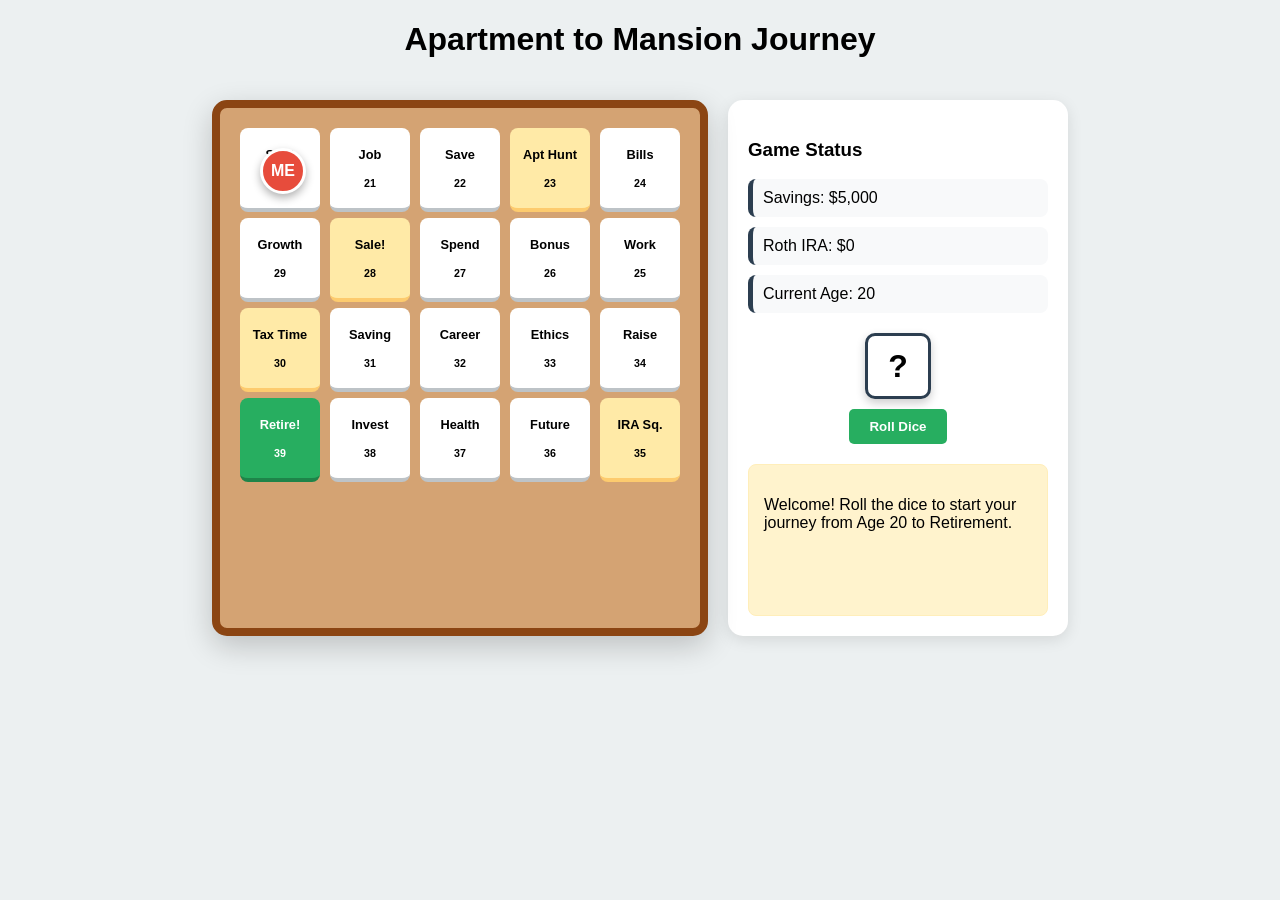
==== everything.html @ f7084193 "Add files via upload" ====
<!DOCTYPE html>
<html lang="en">
<head>
    <meta charset="UTF-8">
    <meta name="viewport" content="width=device-width, initial-scale=1.0">
    <title>Apartment to Mansion Journey - Board Game</title>
    <style>
        :root {
            --primary: #2c3e50;
            --secondary: #27ae60;
            --accent: #e67e22;
            --bg: #ecf0f1;
            --tile-size: 80px;
        }

        body {
            font-family: 'Segoe UI', Tahoma, Geneva, Verdana, sans-serif;
            background-color: var(--bg);
            margin: 0;
            display: flex;
            flex-direction: column;
            align-items: center;
            min-height: 100vh;
        }

        #game-wrapper {
            display: flex;
            gap: 20px;
            padding: 20px;
            max-width: 1200px;
            flex-wrap: wrap;
            justify-content: center;
        }

        /* --- BOARD STYLES --- */
        #board-container {
            position: relative;
            background: #d4a373; /* Parchment/Map color */
            padding: 20px;
            border-radius: 15px;
            box-shadow: 0 10px 30px rgba(0,0,0,0.2);
            border: 8px solid #8b4513;
        }

        #board {
            display: grid;
            grid-template-columns: repeat(5, var(--tile-size));
            grid-template-rows: repeat(4, var(--tile-size));
            gap: 10px;
        }

        .tile {
            width: var(--tile-size);
            height: var(--tile-size);
            background: white;
            border-radius: 8px;
            display: flex;
            flex-direction: column;
            align-items: center;
            justify-content: center;
            font-size: 0.8rem;
            font-weight: bold;
            text-align: center;
            border-bottom: 4px solid #bdc3c7;
            position: relative;
        }

        .tile.special { background: #ffeaa7; border-color: #fdcb6e; }
        .tile.finish { background: var(--secondary); color: white; border-color: #1e8449; }

        #player {
            width: 40px;
            height: 40px;
            background: #e74c3c;
            border: 3px solid white;
            border-radius: 50%;
            position: absolute;
            transition: all 0.5s ease-in-out;
            z-index: 10;
            box-shadow: 0 4px 8px rgba(0,0,0,0.3);
            display: flex;
            align-items: center;
            justify-content: center;
            color: white;
            font-weight: bold;
        }

        /* --- SIDEBAR STYLES --- */
        #sidebar {
            width: 300px;
            background: white;
            padding: 20px;
            border-radius: 15px;
            box-shadow: 0 4px 15px rgba(0,0,0,0.1);
        }

        .stat-card {
            background: #f8f9fa;
            padding: 10px;
            border-radius: 8px;
            margin-bottom: 10px;
            border-left: 5px solid var(--primary);
        }

        #event-display {
            background: #fff3cd;
            border: 1px solid #ffeeba;
            padding: 15px;
            border-radius: 8px;
            min-height: 120px;
            margin-top: 20px;
        }

        /* --- DICE STYLES --- */
        #dice-area {
            display: flex;
            flex-direction: column;
            align-items: center;
            margin-top: 20px;
        }

        #dice {
            width: 60px;
            height: 60px;
            background: white;
            border: 3px solid var(--primary);
            border-radius: 10px;
            display: flex;
            align-items: center;
            justify-content: center;
            font-size: 2rem;
            font-weight: bold;
            cursor: pointer;
            transition: transform 0.2s;
            box-shadow: 0 4px 10px rgba(0,0,0,0.2);
        }

        #dice:active { transform: scale(0.9); }
        .roll-btn {
            margin-top: 10px;
            padding: 10px 20px;
            background: var(--secondary);
            color: white;
            border: none;
            border-radius: 5px;
            cursor: pointer;
            font-weight: bold;
        }

        button:disabled { background: #ccc; cursor: not-allowed; }
        .choice-btns { display: flex; gap: 5px; margin-top: 10px; }
        .choice-btns button { font-size: 0.7rem; padding: 5px; }

    </style>
</head>
<body>

<h1>Apartment to Mansion Journey</h1>

<div id="game-wrapper">
    <div id="board-container">
        <div id="player">ME</div>
        <div id="board">
            </div>
    </div>

    <div id="sidebar">
        <h3>Game Status</h3>
        <div class="stat-card">Savings: $<span id="money">5000</span></div>
        <div class="stat-card">Roth IRA: $<span id="roth">0</span></div>
        <div class="stat-card">Current Age: <span id="ageDisplay">20</span></div>

        <div id="dice-area">
            <div id="dice">?</div>
            <button class="roll-btn" id="rollBtn" onclick="rollDice()">Roll Dice</button>
        </div>

        <div id="event-display">
            <p id="event-text">Welcome! Roll the dice to start your journey from Age 20 to Retirement.</p>
            <div id="choices" class="choice-btns"></div>
        </div>
    </div>
</div>

<script>
    // Course Logic Constants
    const START_SAVINGS = 5000;
    const APT_FEES = 1800; //
    const LUXURY_ITEM = 1200; //
    const ROTH_CONTRIBUTION = 1500; //

    let player = {
        pos: 0,
        money: START_SAVINGS,
        roth: 0,
        age: 20,
        hasApt: false
    };

    const boardPath = [
        { id: 0, label: "Start", x: 0, y: 0 },
        { id: 1, label: "Job", x: 1, y: 0 },
        { id: 2, label: "Save", x: 2, y: 0 },
        { id: 3, label: "Apt Hunt", x: 3, y: 0, type: 'special' },
        { id: 4, label: "Bills", x: 4, y: 0 },
        { id: 5, label: "Work", x: 4, y: 1 },
        { id: 6, label: "Bonus", x: 3, y: 1 },
        { id: 7, label: "Spend", x: 2, y: 1 },
        { id: 8, label: "Sale!", x: 1, y: 1, type: 'special' },
        { id: 9, label: "Growth", x: 0, y: 1 },
        { id: 10, label: "Tax Time", x: 0, y: 2, type: 'special' },
        { id: 11, label: "Saving", x: 1, y: 2 },
        { id: 12, label: "Career", x: 2, y: 2 },
        { id: 13, label: "Ethics", x: 3, y: 2 },
        { id: 14, label: "Raise", x: 4, y: 2 },
        { id: 15, label: "IRA Sq.", x: 4, y: 3, type: 'special' },
        { id: 16, label: "Future", x: 3, y: 3 },
        { id: 17, label: "Health", x: 2, y: 3 },
        { id: 18, label: "Invest", x: 1, y: 3 },
        { id: 19, label: "Retire!", x: 0, y: 3, type: 'finish' }
    ];

    function initBoard() {
        const boardEl = document.getElementById('board');
        // Populate board with tiles at fixed positions
        boardPath.forEach(tile => {
            const el = document.createElement('div');
            el.className = `tile ${tile.type || ''}`;
            el.id = `tile-${tile.id}`;
            el.style.gridColumnStart = tile.x + 1;
            el.style.gridRowStart = tile.y + 1;
            el.innerHTML = `<span>${tile.label}</span><br><small>${tile.id + 20}</small>`;
            boardEl.appendChild(el);
        });
        movePlayer();
    }

    function movePlayer() {
        const target = boardPath[player.pos];
        const playerEl = document.getElementById('player');
        const tileGap = 10;
        const padding = 20;
        
        playerEl.style.left = `${target.x * (80 + tileGap) + padding + 20}px`;
        playerEl.style.top = `${target.y * (80 + tileGap) + padding + 20}px`;
        
        document.getElementById('money').innerText = player.money.toLocaleString();
        document.getElementById('roth').innerText = player.roth.toLocaleString();
        document.getElementById('ageDisplay').innerText = player.age;
    }

    async function rollDice() {
        const diceBtn = document.getElementById('rollBtn');
        diceBtn.disabled = true;
        
        // Dice Animation
        const diceEl = document.getElementById('dice');
        let roll = 0;
        for(let i=0; i<10; i++){
            roll = Math.floor(Math.random() * 3) + 1;
            diceEl.innerText = roll;
            await new Promise(r => setTimeout(r, 50));
        }

        player.pos += roll;
        player.age += roll;
        if (player.pos >= boardPath.length - 1) player.pos = boardPath.length - 1;
        
        movePlayer();
        handleSquare(player.pos);
    }

    function handleSquare(pos) {
        const text = document.getElementById('event-text');
        const choices = document.getElementById('choices');
        choices.innerHTML = "";

        // TILE LOGIC [Citations below]
        if (pos === 3 && !player.hasApt) {
            text.innerHTML = `<strong>Apt Hunt:</strong> You need a place to live! You must pay move-in fees and a security deposit.`;
            addButton("Pay $1,800", () => {
                player.money -= APT_FEES;
                player.hasApt = true;
                nextTurn();
            });
        } 
        else if (pos === 8) {
            text.innerHTML = `<strong>Flash Sale:</strong> A "scarcity" marketing tactic! A luxury watch is $1,200. Will you apply the 24-hour rule?`;
            addButton("Use 24-hr Rule (Save $)", nextTurn);
            addButton("Buy Impulse (-$1,200)", () => {
                player.money -= LUXURY_ITEM;
                nextTurn();
            });
        }
        else if (pos === 10) {
            const tax = Math.floor(player.money * 0.15);
            text.innerHTML = `<strong>Tax Audit:</strong> Taxes are progressive. Based on your current savings, you owe $${tax}.`;
            addButton("Pay Taxes", () => {
                player.money -= tax;
                nextTurn();
            });
        }
        else if (pos === 15) {
            text.innerHTML = `<strong>IRA Sq:</strong> Social Security won't be enough. Invest in a Roth IRA for tax-free growth?`;
            addButton("Invest $1,500", () => {
                player.money -= ROTH_CONTRIBUTION;
                player.roth += ROTH_CONTRIBUTION;
                nextTurn();
            });
            addButton("Skip Contribution", nextTurn);
        }
        else if (pos === 19) {
            text.innerHTML = `<strong>RETIRED!</strong> You finished the journey with $${player.money + player.roth}. Refresh to play again.`;
        }
        else {
            text.innerText = "Nothing major happens this year. Keep saving!";
            document.getElementById('rollBtn').disabled = false;
        }
    }

    function addButton(label, action) {
        const btn = document.createElement('button');
        btn.innerText = label;
        btn.onclick = action;
        document.getElementById('choices').appendChild(btn);
    }

    function nextTurn() {
        document.getElementById('choices').innerHTML = "";
        document.getElementById('event-text').innerText = "Good move. Roll again!";
        document.getElementById('rollBtn').disabled = false;
        movePlayer();
    }

    window.onload = initBoard;
</script>

</body>
</html>
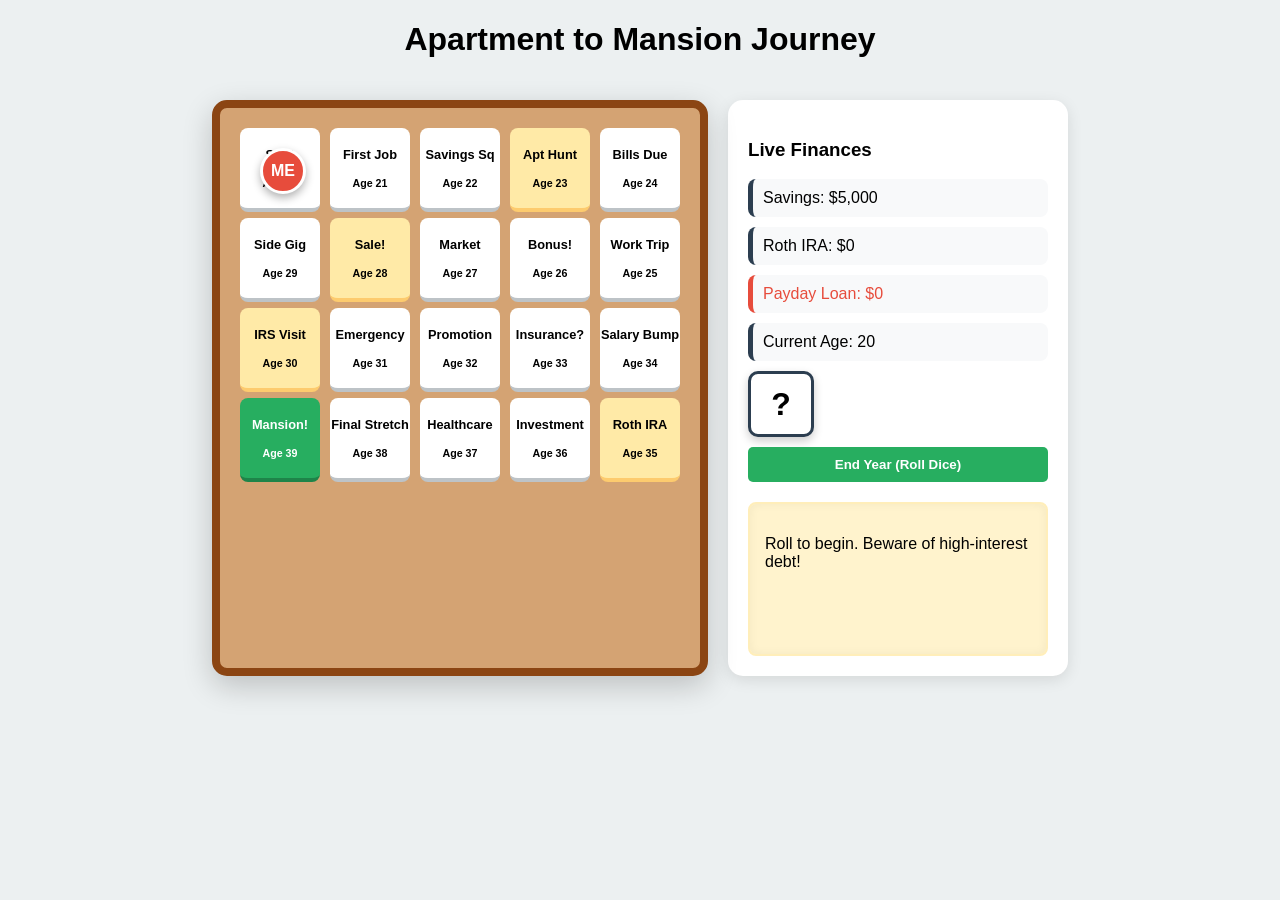
==== commit d13ab497: "karens retirement plan" ====
--- a/everything.html
+++ b/everything.html
@@ -9,6 +9,7 @@
             --primary: #2c3e50;
             --secondary: #27ae60;
             --accent: #e67e22;
+            --danger: #e74c3c;
             --bg: #ecf0f1;
             --tile-size: 80px;
         }
@@ -32,10 +33,9 @@
             justify-content: center;
         }
 
-        /* --- BOARD STYLES --- */
         #board-container {
             position: relative;
-            background: #d4a373; /* Parchment/Map color */
+            background: #d4a373; 
             padding: 20px;
             border-radius: 15px;
             box-shadow: 0 10px 30px rgba(0,0,0,0.2);
@@ -71,11 +71,11 @@
         #player {
             width: 40px;
             height: 40px;
-            background: #e74c3c;
+            background: var(--danger);
             border: 3px solid white;
             border-radius: 50%;
             position: absolute;
-            transition: all 0.5s ease-in-out;
+            transition: all 0.5s cubic-bezier(0.175, 0.885, 0.32, 1.275);
             z-index: 10;
             box-shadow: 0 4px 8px rgba(0,0,0,0.3);
             display: flex;
@@ -83,9 +83,15 @@
             justify-content: center;
             color: white;
             font-weight: bold;
-        }
-
-        /* --- SIDEBAR STYLES --- */
+            animation: pulse 2s infinite;
+        }
+
+        @keyframes pulse {
+            0% { transform: scale(1); box-shadow: 0 0 0 0 rgba(231, 76, 60, 0.7); }
+            70% { transform: scale(1.1); box-shadow: 0 0 0 10px rgba(231, 76, 60, 0); }
+            100% { transform: scale(1); box-shadow: 0 0 0 0 rgba(231, 76, 60, 0); }
+        }
+
         #sidebar {
             width: 300px;
             background: white;
@@ -100,23 +106,19 @@
             border-radius: 8px;
             margin-bottom: 10px;
             border-left: 5px solid var(--primary);
-        }
+            transition: transform 0.2s;
+        }
+
+        .stat-card.debt-card { border-left-color: var(--danger); color: var(--danger); }
 
         #event-display {
             background: #fff3cd;
-            border: 1px solid #ffeeba;
+            border: 2px solid #ffeeba;
             padding: 15px;
             border-radius: 8px;
             min-height: 120px;
             margin-top: 20px;
-        }
-
-        /* --- DICE STYLES --- */
-        #dice-area {
-            display: flex;
-            flex-direction: column;
-            align-items: center;
-            margin-top: 20px;
+            box-shadow: inset 0 0 10px rgba(0,0,0,0.05);
         }
 
         #dice {
@@ -131,11 +133,9 @@
             font-size: 2rem;
             font-weight: bold;
             cursor: pointer;
-            transition: transform 0.2s;
             box-shadow: 0 4px 10px rgba(0,0,0,0.2);
         }
 
-        #dice:active { transform: scale(0.9); }
         .roll-btn {
             margin-top: 10px;
             padding: 10px 20px;
@@ -145,11 +145,20 @@
             border-radius: 5px;
             cursor: pointer;
             font-weight: bold;
-        }
-
-        button:disabled { background: #ccc; cursor: not-allowed; }
-        .choice-btns { display: flex; gap: 5px; margin-top: 10px; }
-        .choice-btns button { font-size: 0.7rem; padding: 5px; }
+            width: 100%;
+        }
+
+        .choice-btns { display: flex; flex-direction: column; gap: 8px; margin-top: 10px; }
+        .choice-btns button { 
+            padding: 8px; 
+            background: var(--primary); 
+            color: white; 
+            border: none; 
+            border-radius: 4px; 
+            cursor: pointer;
+            font-size: 0.85rem;
+        }
+        .choice-btns button:hover { background: var(--accent); }
 
     </style>
 </head>
@@ -160,76 +169,75 @@
 <div id="game-wrapper">
     <div id="board-container">
         <div id="player">ME</div>
-        <div id="board">
-            </div>
+        <div id="board"></div>
     </div>
 
     <div id="sidebar">
-        <h3>Game Status</h3>
+        <h3>Live Finances</h3>
         <div class="stat-card">Savings: $<span id="money">5000</span></div>
         <div class="stat-card">Roth IRA: $<span id="roth">0</span></div>
+        <div class="stat-card debt-card">Payday Loan: $<span id="debt">0</span></div>
         <div class="stat-card">Current Age: <span id="ageDisplay">20</span></div>
 
         <div id="dice-area">
             <div id="dice">?</div>
-            <button class="roll-btn" id="rollBtn" onclick="rollDice()">Roll Dice</button>
+            <button class="roll-btn" id="rollBtn" onclick="rollDice()">End Year (Roll Dice)</button>
         </div>
 
         <div id="event-display">
-            <p id="event-text">Welcome! Roll the dice to start your journey from Age 20 to Retirement.</p>
+            <p id="event-text">Roll to begin. Beware of high-interest debt!</p>
             <div id="choices" class="choice-btns"></div>
         </div>
     </div>
 </div>
 
 <script>
-    // Course Logic Constants
-    const START_SAVINGS = 5000;
-    const APT_FEES = 1800; //
-    const LUXURY_ITEM = 1200; //
-    const ROTH_CONTRIBUTION = 1500; //
+    const APT_FEES = 1800;
+    const LUXURY_ITEM = 1200;
+    const ROTH_CONTRIBUTION = 1500;
+    const INTEREST_RATE = 0.15; // 15% per turn - the "trap"
 
     let player = {
         pos: 0,
-        money: START_SAVINGS,
+        money: 5000,
         roth: 0,
+        debt: 0,
         age: 20,
         hasApt: false
     };
 
     const boardPath = [
         { id: 0, label: "Start", x: 0, y: 0 },
-        { id: 1, label: "Job", x: 1, y: 0 },
-        { id: 2, label: "Save", x: 2, y: 0 },
+        { id: 1, label: "First Job", x: 1, y: 0 },
+        { id: 2, label: "Savings Sq", x: 2, y: 0 },
         { id: 3, label: "Apt Hunt", x: 3, y: 0, type: 'special' },
-        { id: 4, label: "Bills", x: 4, y: 0 },
-        { id: 5, label: "Work", x: 4, y: 1 },
-        { id: 6, label: "Bonus", x: 3, y: 1 },
-        { id: 7, label: "Spend", x: 2, y: 1 },
+        { id: 4, label: "Bills Due", x: 4, y: 0 },
+        { id: 5, label: "Work Trip", x: 4, y: 1 },
+        { id: 6, label: "Bonus!", x: 3, y: 1 },
+        { id: 7, label: "Market", x: 2, y: 1 },
         { id: 8, label: "Sale!", x: 1, y: 1, type: 'special' },
-        { id: 9, label: "Growth", x: 0, y: 1 },
-        { id: 10, label: "Tax Time", x: 0, y: 2, type: 'special' },
-        { id: 11, label: "Saving", x: 1, y: 2 },
-        { id: 12, label: "Career", x: 2, y: 2 },
-        { id: 13, label: "Ethics", x: 3, y: 2 },
-        { id: 14, label: "Raise", x: 4, y: 2 },
-        { id: 15, label: "IRA Sq.", x: 4, y: 3, type: 'special' },
-        { id: 16, label: "Future", x: 3, y: 3 },
-        { id: 17, label: "Health", x: 2, y: 3 },
-        { id: 18, label: "Invest", x: 1, y: 3 },
-        { id: 19, label: "Retire!", x: 0, y: 3, type: 'finish' }
+        { id: 9, label: "Side Gig", x: 0, y: 1 },
+        { id: 10, label: "IRS Visit", x: 0, y: 2, type: 'special' },
+        { id: 11, label: "Emergency", x: 1, y: 2 },
+        { id: 12, label: "Promotion", x: 2, y: 2 },
+        { id: 13, label: "Insurance?", x: 3, y: 2 },
+        { id: 14, label: "Salary Bump", x: 4, y: 2 },
+        { id: 15, label: "Roth IRA", x: 4, y: 3, type: 'special' },
+        { id: 16, label: "Investment", x: 3, y: 3 },
+        { id: 17, label: "Healthcare", x: 2, y: 3 },
+        { id: 18, label: "Final Stretch", x: 1, y: 3 },
+        { id: 19, label: "Mansion!", x: 0, y: 3, type: 'finish' }
     ];
 
     function initBoard() {
         const boardEl = document.getElementById('board');
-        // Populate board with tiles at fixed positions
         boardPath.forEach(tile => {
             const el = document.createElement('div');
             el.className = `tile ${tile.type || ''}`;
             el.id = `tile-${tile.id}`;
             el.style.gridColumnStart = tile.x + 1;
             el.style.gridRowStart = tile.y + 1;
-            el.innerHTML = `<span>${tile.label}</span><br><small>${tile.id + 20}</small>`;
+            el.innerHTML = `<span>${tile.label}</span><br><small>Age ${tile.id + 20}</small>`;
             boardEl.appendChild(el);
         });
         movePlayer();
@@ -238,28 +246,30 @@
     function movePlayer() {
         const target = boardPath[player.pos];
         const playerEl = document.getElementById('player');
-        const tileGap = 10;
-        const padding = 20;
+        playerEl.style.left = `${target.x * 90 + 40}px`;
+        playerEl.style.top = `${target.y * 90 + 40}px`;
         
-        playerEl.style.left = `${target.x * (80 + tileGap) + padding + 20}px`;
-        playerEl.style.top = `${target.y * (80 + tileGap) + padding + 20}px`;
-        
-        document.getElementById('money').innerText = player.money.toLocaleString();
-        document.getElementById('roth').innerText = player.roth.toLocaleString();
+        // Update Stats
+        document.getElementById('money').innerText = Math.floor(player.money).toLocaleString();
+        document.getElementById('roth').innerText = Math.floor(player.roth).toLocaleString();
+        document.getElementById('debt').innerText = Math.floor(player.debt).toLocaleString();
         document.getElementById('ageDisplay').innerText = player.age;
     }
 
     async function rollDice() {
-        const diceBtn = document.getElementById('rollBtn');
-        diceBtn.disabled = true;
-        
-        // Dice Animation
+        document.getElementById('rollBtn').disabled = true;
         const diceEl = document.getElementById('dice');
         let roll = 0;
+        
         for(let i=0; i<10; i++){
             roll = Math.floor(Math.random() * 3) + 1;
             diceEl.innerText = roll;
             await new Promise(r => setTimeout(r, 50));
+        }
+
+        // Apply Interest on Debt every roll
+        if(player.debt > 0) {
+            player.debt *= (1 + INTEREST_RATE);
         }
 
         player.pos += roll;
@@ -275,46 +285,47 @@
         const choices = document.getElementById('choices');
         choices.innerHTML = "";
 
-        // TILE LOGIC [Citations below]
         if (pos === 3 && !player.hasApt) {
-            text.innerHTML = `<strong>Apt Hunt:</strong> You need a place to live! You must pay move-in fees and a security deposit.`;
-            addButton("Pay $1,800", () => {
-                player.money -= APT_FEES;
-                player.hasApt = true;
-                nextTurn();
-            });
+            text.innerHTML = `<strong>Apartment Hunt:</strong> Move-in costs are $1,800.`;
+            addButton("Pay Cash", () => { player.money -= APT_FEES; player.hasApt = true; nextTurn(); });
+            addButton("Take Payday Loan", () => { player.debt += APT_FEES; player.hasApt = true; nextTurn(); });
         } 
         else if (pos === 8) {
-            text.innerHTML = `<strong>Flash Sale:</strong> A "scarcity" marketing tactic! A luxury watch is $1,200. Will you apply the 24-hour rule?`;
-            addButton("Use 24-hr Rule (Save $)", nextTurn);
-            addButton("Buy Impulse (-$1,200)", () => {
-                player.money -= LUXURY_ITEM;
-                nextTurn();
-            });
+            text.innerHTML = `<strong>Flash Sale:</strong> A Luxury Item is $1,200. "Want vs Need?"`;
+            addButton("Ignore (Apply 24-hr Rule)", nextTurn);
+            addButton("Buy on Credit (Add Debt)", () => { player.debt += LUXURY_ITEM; nextTurn(); });
         }
         else if (pos === 10) {
             const tax = Math.floor(player.money * 0.15);
-            text.innerHTML = `<strong>Tax Audit:</strong> Taxes are progressive. Based on your current savings, you owe $${tax}.`;
-            addButton("Pay Taxes", () => {
-                player.money -= tax;
-                nextTurn();
-            });
+            text.innerHTML = `<strong>Tax Audit:</strong> You owe $${tax} in progressive taxes.`;
+            addButton("Pay Government", () => { player.money -= tax; nextTurn(); });
         }
         else if (pos === 15) {
-            text.innerHTML = `<strong>IRA Sq:</strong> Social Security won't be enough. Invest in a Roth IRA for tax-free growth?`;
-            addButton("Invest $1,500", () => {
-                player.money -= ROTH_CONTRIBUTION;
-                player.roth += ROTH_CONTRIBUTION;
-                nextTurn();
-            });
-            addButton("Skip Contribution", nextTurn);
+            text.innerHTML = `<strong>Roth IRA:</strong> Maximize tax-free growth with $1,500?`;
+            addButton("Invest $1,500", () => { player.money -= 1500; player.roth += 1500; nextTurn(); });
+            addButton("Skip Year", nextTurn);
         }
         else if (pos === 19) {
-            text.innerHTML = `<strong>RETIRED!</strong> You finished the journey with $${player.money + player.roth}. Refresh to play again.`;
+            let total = player.money + player.roth - player.debt;
+            text.innerHTML = `<strong>FINAL SCORE:</strong> $${Math.floor(total).toLocaleString()}.<br>Net Worth is your final grade!`;
         }
         else {
-            text.innerText = "Nothing major happens this year. Keep saving!";
-            document.getElementById('rollBtn').disabled = false;
+            // RANDOM LIFE EVENT LOGIC (Percentages)
+            const rand = Math.random();
+            if (rand < 0.25) { // 25% chance of an issue
+                text.innerHTML = `<strong>Car Leak!</strong> Your car ran out of coolant. Do you risk the drive to work or fix it?`;
+                addButton("Risk It (40% Failure chance)", () => {
+                    if(Math.random() < 0.4) {
+                        alert("Engine blew up! -$2,500");
+                        player.money -= 2500;
+                    }
+                    nextTurn();
+                });
+                addButton("Go to Shop (-$200)", () => { player.money -= 200; nextTurn(); });
+            } else {
+                text.innerText = "The year was quiet. Interest on any debt still accrued.";
+                document.getElementById('rollBtn').disabled = false;
+            }
         }
     }
 
@@ -327,7 +338,7 @@
 
     function nextTurn() {
         document.getElementById('choices').innerHTML = "";
-        document.getElementById('event-text').innerText = "Good move. Roll again!";
+        document.getElementById('event-text').innerText = "Decision logged. Roll for next year.";
         document.getElementById('rollBtn').disabled = false;
         movePlayer();
     }
